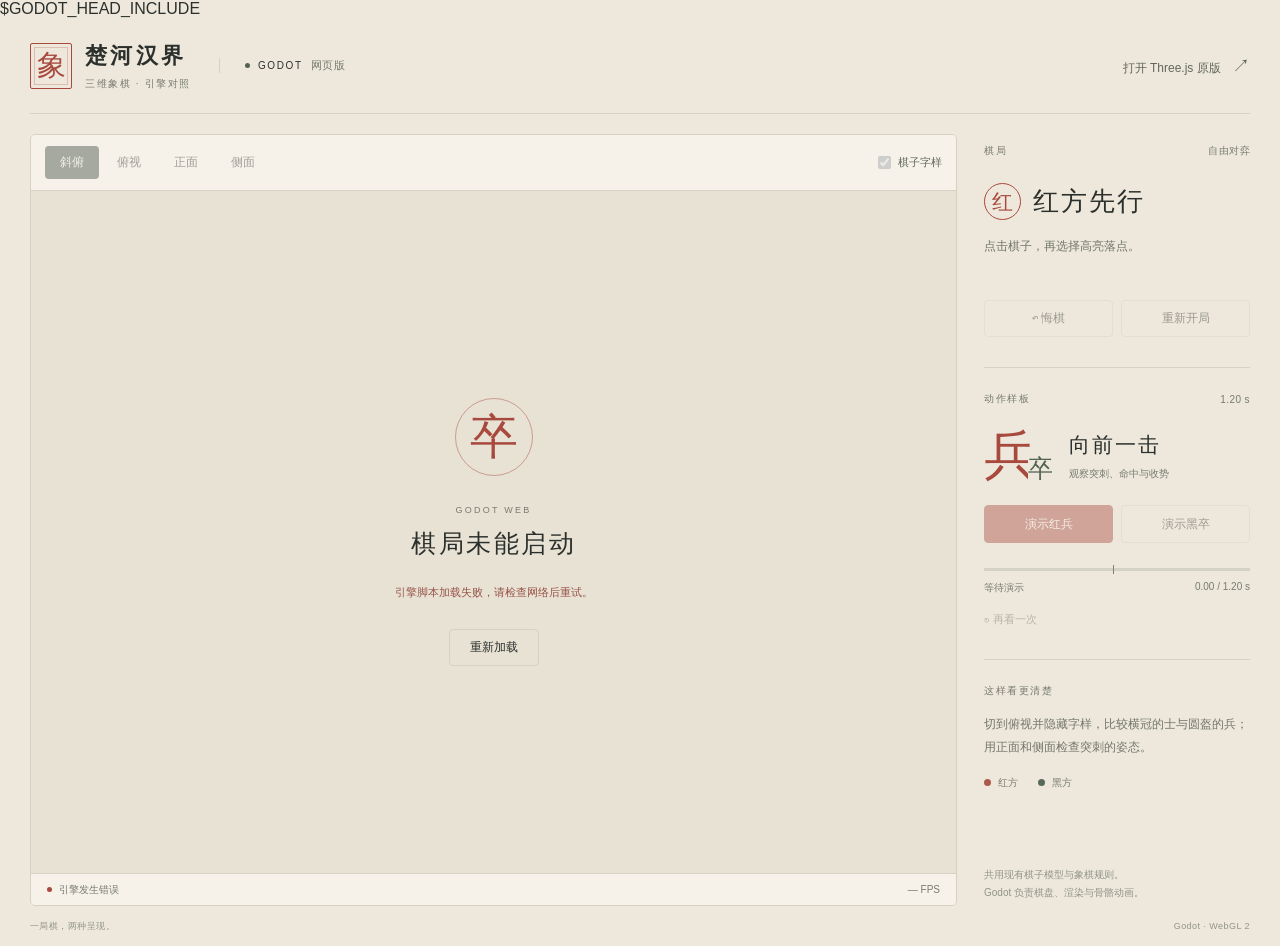
==== godot-project/web/shell.html @ 0e5a2c34 "Add parallel Godot Web chess comparison at /godot/ Reuse the seven standard character models and imp" ====
<!doctype html>
<html lang="zh-CN">
<head>
  <meta charset="utf-8">
  <meta name="viewport" content="width=device-width,initial-scale=1,viewport-fit=cover">
  <meta name="theme-color" content="#eee8dc">
  <meta name="description" content="中国象棋 Godot 网页对照版，复用 Q 版棋子与兵卒突刺动画。">
  <title>楚河汉界 · Godot 对照版</title>
  <link rel="stylesheet" href="./style.css">
  $GODOT_HEAD_INCLUDE
</head>
<body>
  <div class="app">
    <header class="masthead">
      <a class="identity" href="../" aria-label="打开 Three.js 原版"><span class="seal" aria-hidden="true">象</span><span><strong>楚河汉界</strong><small>三维象棋 · 引擎对照</small></span></a>
      <div class="edition"><span class="edition-dot"></span>GODOT <span>网页版</span></div>
      <a class="original-link" href="../" target="_blank" rel="noopener">打开 Three.js 原版 <span aria-hidden="true">↗</span></a>
    </header>

    <main class="workspace">
      <section class="board-panel" aria-label="三维棋盘">
        <div class="board-toolbar">
          <div class="view-tabs" role="group" aria-label="观察视角">
            <button type="button" data-view="iso" aria-pressed="true" disabled>斜俯</button>
            <button type="button" data-view="top" aria-pressed="false" disabled>俯视</button>
            <button type="button" data-view="front" aria-pressed="false" disabled>正面</button>
            <button type="button" data-view="side" aria-pressed="false" disabled>侧面</button>
          </div>
          <label class="label-switch"><input id="labels-toggle" type="checkbox" checked disabled><span>棋子字样</span></label>
        </div>
        <div class="canvas-wrap" id="canvas-wrap">
          <canvas id="canvas" tabindex="0" aria-label="Godot 三维象棋棋盘，点击己方棋子再点击落点">浏览器需要支持 Canvas 才能显示棋盘。</canvas>
          <div id="loading" class="loading" role="status" aria-live="polite">
            <div class="loading-mark" aria-hidden="true">卒</div>
            <span class="eyebrow">GODOT WEB</span>
            <h1 id="loading-title">正在布置棋局</h1>
            <p id="loading-detail">首次打开需要加载引擎与棋子资源。</p>
            <progress id="loading-progress" aria-label="资源加载进度"></progress>
            <button id="reload-button" type="button" hidden>重新加载</button>
          </div>
          <div class="canvas-caption" aria-hidden="true"><span id="view-caption">斜俯视角</span><span>Q 版棋子 · 原始骨骼动作</span></div>
        </div>
        <div class="board-footer"><span><i class="ready-dot" id="ready-dot"></i><span id="runtime-state">引擎加载中</span></span><span id="performance" title="当前 Godot 实时帧率，不代表跨引擎性能结论">— FPS</span></div>
      </section>

      <aside class="control-panel" aria-label="棋局控制">
        <section class="game-control">
          <div class="section-kicker"><span>棋局</span><span id="mode-label">自由对弈</span></div>
          <div class="turn-heading"><span id="turn-seal" class="turn-seal red">红</span><h1 id="turn-text">红方先行</h1></div>
          <p id="game-hint" class="game-hint" aria-live="polite">点击棋子，再选择高亮落点。</p>
          <div class="game-actions"><button id="undo-button" type="button" disabled>↶ 悔棋</button><button id="restart-button" type="button" disabled>重新开局</button></div>
        </section>

        <section class="motion-control">
          <div class="section-kicker"><span>动作样板</span><span class="motion-duration">1.20 s</span></div>
          <div class="motion-title"><span class="large-glyph">兵<span>卒</span></span><div><h2>向前一击</h2><p>观察突刺、命中与收势</p></div></div>
          <div class="demo-actions"><button id="demo-red" class="accent-button" type="button" disabled>演示红兵</button><button id="demo-black" type="button" disabled>演示黑卒</button></div>
          <div class="motion-track" aria-hidden="true"><div id="motion-progress"></div><i title="命中 0.58 秒"></i></div>
          <div class="motion-status"><span id="motion-phase">等待演示</span><span id="motion-time">0.00 / 1.20 s</span></div>
          <button id="replay-button" class="text-button" type="button" disabled>↻ 再看一次</button>
        </section>

        <section class="observation">
          <div class="section-kicker"><span>这样看更清楚</span></div>
          <p>切到俯视并隐藏字样，比较横冠的士与圆盔的兵；用正面和侧面检查突刺的姿态。</p>
          <div class="piece-legend"><span><i class="red-side"></i>红方</span><span><i class="black-side"></i>黑方</span></div>
        </section>
        <p class="comparison-note">共用现有棋子模型与象棋规则。<br>Godot 负责棋盘、渲染与骨骼动画。</p>
      </aside>
    </main>
    <footer class="page-footer"><span>一局棋，两种呈现。</span><span id="engine-version">Godot · WebGL 2</span></footer>
  </div>
  <noscript>请启用 JavaScript 以运行此网页版。</noscript>
  <script src="$GODOT_URL"></script>
  <script>window.GODOT_EXPORT_CONFIG = $GODOT_CONFIG;</script>
  <script type="module" src="./host.js"></script>
</body>
</html>
---- godot-project/web/style.css ----
@charset "UTF-8";
:root{color-scheme:light;--paper:#eee8dc;--surface:#f7f3eb;--ink:#2c302c;--muted:#777a70;--line:#d5d1c5;--red:#a8493e;--red-soft:#eee0d7;--green:#526352;--serif:"Songti SC","STSong","Noto Serif CJK SC",serif;--sans:"PingFang SC","Hiragino Sans GB","Microsoft YaHei",sans-serif}
*{box-sizing:border-box}body{margin:0;background:var(--paper);color:var(--ink);font-family:var(--sans);-webkit-font-smoothing:antialiased}button,a,input{-webkit-tap-highlight-color:transparent}button{font:inherit;color:inherit;cursor:pointer;transition:background .16s,color .16s,border-color .16s}button:disabled{cursor:default;opacity:.42}button:focus-visible,a:focus-visible,input:focus-visible{outline:2px solid var(--red);outline-offset:4px}a{color:inherit;text-decoration:none}button{border:1px solid var(--line);background:transparent;border-radius:4px}button:not(:disabled):hover{background:#e5e1d5}button[hidden],[hidden]{display:none!important}.app{max-width:1800px;padding:0 30px;margin:auto}.masthead{height:96px;display:flex;align-items:center;gap:28px;border-bottom:1px solid var(--line)}.identity{display:flex;gap:13px;align-items:center}.seal{display:grid;place-items:center;border:1px solid var(--red);color:var(--red);width:42px;height:46px;font-family:var(--serif);font-size:29px;border-radius:2px;position:relative}.seal:after{content:"";position:absolute;inset:3px;border:1px solid #a8493e44}.identity strong{font-family:var(--serif);font-size:22px;letter-spacing:.15em;font-weight:600}.identity small{display:block;font-size:10px;letter-spacing:.16em;color:var(--muted);margin-top:6px}.edition{display:flex;align-items:center;gap:8px;font-size:10px;letter-spacing:.16em;border-left:1px solid var(--line);padding-left:25px}.edition>span:last-child{font-size:11px;letter-spacing:.05em;color:var(--muted)}.edition-dot{height:5px;width:5px;border-radius:100%;background:var(--green)}.original-link{margin-left:auto;font-size:12px;color:#62675c}.original-link span{font-size:18px;margin-left:8px}.original-link:hover{color:var(--red)}.workspace{display:grid;grid-template-columns:minmax(0,1fr) 266px;gap:27px;padding-top:20px}.board-panel{min-width:0;border:1px solid var(--line);border-radius:5px;background:#e5dfd2;overflow:hidden}.board-toolbar{height:56px;display:flex;align-items:center;justify-content:space-between;padding:0 14px;background:#f6f2e9;border-bottom:1px solid var(--line);gap:15px}.view-tabs{display:flex;gap:3px}.view-tabs button{font-size:12px;border-color:transparent;padding:7px 14px}.view-tabs button[aria-pressed="true"]{background:#36473c;color:#f5f1e7}.view-tabs button[aria-pressed="true"]:hover{background:#455b4d}.label-switch{font-size:11px;display:flex;gap:7px;align-items:center;white-space:nowrap;color:#62675c;cursor:pointer}.label-switch input{accent-color:var(--green);width:13px;height:13px;margin:0}.canvas-wrap{position:relative;height:calc(100dvh - 218px);min-height:500px;max-height:1050px;overflow:hidden;background:#d4cebe}#canvas{width:100%;height:100%;display:block;outline:none;touch-action:none}#canvas:focus-visible{box-shadow:inset 0 0 0 2px var(--red)}.canvas-caption{position:absolute;bottom:16px;left:20px;right:20px;display:flex;justify-content:space-between;font-size:10px;letter-spacing:.05em;color:#c5ccbf;pointer-events:none}.canvas-caption span{background:rgba(24,35,41,.72);color:#f4f0e6;padding:5px 8px;border-radius:3px;line-height:1.4}.canvas-caption span:last-child{color:#e2e4d9}.board-footer{height:32px;background:#f6f2e9;border-top:1px solid var(--line);display:flex;align-items:center;justify-content:space-between;padding:0 16px;color:var(--muted);font-size:10px;font-variant-numeric:tabular-nums}.board-footer>span:first-child{display:flex;align-items:center;gap:7px}.ready-dot{display:inline-block;height:5px;width:5px;border-radius:50%;background:#999a8e}.ready-dot.active{background:#68866a}.ready-dot.error{background:var(--red)}.control-panel{padding-top:10px;display:flex;flex-direction:column}.section-kicker{display:flex;justify-content:space-between;font-size:10px;letter-spacing:.16em;color:var(--muted);align-items:center}.section-kicker>span:last-child:not(:first-child){letter-spacing:.04em}.turn-heading{display:flex;align-items:center;gap:12px;margin-top:25px}.turn-seal{display:grid;place-items:center;height:37px;width:37px;border:1px solid currentColor;border-radius:50%;font-family:var(--serif);font-size:21px;flex-shrink:0}.turn-seal.red{color:var(--red)}.turn-seal.black{color:var(--green)}.turn-heading h1{font-family:var(--serif);font-weight:500;font-size:26px;letter-spacing:.08em;margin:0}.game-hint{font-size:12px;line-height:1.9;color:#73766b;min-height:46px;margin:15px 0 19px}.game-actions{display:flex;gap:8px}.game-actions button{height:37px;font-size:12px;flex:1}.motion-control{margin-top:30px;padding-top:24px;border-top:1px solid var(--line)}.motion-duration{font-variant-numeric:tabular-nums}.motion-title{display:flex;gap:19px;align-items:center;margin:23px 0}.large-glyph{font-family:var(--serif);font-size:53px;color:var(--red);line-height:1;position:relative;margin-right:13px}.large-glyph>span{position:absolute;right:-16px;bottom:1px;color:var(--green);font-size:25px;background:var(--paper)}.motion-title h2{font-family:var(--serif);font-size:21px;letter-spacing:.09em;font-weight:500;margin:0 0 8px}.motion-title p{font-size:10px;color:var(--muted);margin:0}.demo-actions{display:flex;gap:8px}.demo-actions button{flex:1;height:38px;font-size:12px}.demo-actions .accent-button{border-color:var(--red);background:var(--red);color:#fff9ef}.demo-actions .accent-button:not(:disabled):hover{background:#913e35;border-color:#913e35}.motion-track{height:3px;background:#d4d1c6;margin-top:25px;position:relative}.motion-track>div{position:absolute;inset:0 auto 0 0;background:var(--red);width:0;transition:width 80ms linear}.motion-track i{position:absolute;left:48.333%;width:1px;height:9px;background:#7f8075;top:-3px}.motion-status{display:flex;justify-content:space-between;color:var(--muted);font-size:10px;margin-top:10px;font-variant-numeric:tabular-nums}.text-button{border:0;font-size:11px;color:#686f61;padding:7px 0;margin-top:10px}.text-button:not(:disabled):hover{background:transparent;color:var(--red)}.observation{margin-top:25px;padding-top:24px;border-top:1px solid var(--line)}.observation p{font-size:12px;line-height:1.95;color:#73766b;margin:15px 0 16px}.piece-legend{display:flex;gap:20px;font-size:10px;color:var(--muted)}.piece-legend>span{display:flex;align-items:center;gap:7px}.piece-legend i{height:7px;width:7px;border-radius:50%}.red-side{background:#ac584a}.black-side{background:#58685a}.comparison-note{font-size:10px;line-height:1.8;color:#929489;margin-top:auto;padding-top:27px;margin-bottom:4px}.page-footer{display:flex;justify-content:space-between;height:40px;align-items:center;color:#929489;font-size:9px;letter-spacing:.05em}.loading{position:absolute;inset:0;z-index:3;display:flex;align-items:center;justify-content:center;flex-direction:column;background:#e8e2d5}.loading-mark{display:grid;place-items:center;height:78px;width:78px;border:1px solid #a8493e77;border-radius:50%;color:var(--red);font:48px var(--serif);box-shadow:0 0 0 7px #a8493e0c;margin-bottom:29px}.eyebrow{font-size:9px;letter-spacing:.25em;color:var(--muted)}.loading h1{font-family:var(--serif);font-size:25px;font-weight:500;letter-spacing:.1em;margin:12px 20px}.loading p{font-size:11px;line-height:1.8;color:var(--muted);text-align:center;max-width:420px;padding:0 24px}.loading progress{width:180px;height:3px;margin-top:19px;accent-color:var(--red);border:0;background:#d8d0c2}.loading progress::-webkit-progress-bar{background:#d8d0c2}.loading progress::-webkit-progress-value{background:var(--red)}.loading progress::-moz-progress-bar{background:var(--red)}#reload-button{padding:9px 20px;font-size:12px;margin-top:15px}.loading.failed .loading-mark{box-shadow:none}.loading.failed progress{display:none}.loading.failed #loading-detail{color:#985448;word-break:break-word}
@media(min-width:1600px){.workspace{grid-template-columns:minmax(0,1fr) 300px;gap:34px}.app{padding:0 40px}.control-panel{padding:15px 8px 0}.motion-control{margin-top:40px}.observation{margin-top:32px}}
@media(max-width:1050px){.app{padding:0 18px}.workspace{grid-template-columns:minmax(0,1fr) 230px;gap:18px}.edition{display:none}.canvas-caption span:last-child{display:none}.view-tabs button{padding:7px 10px}.control-panel{padding-top:6px}.turn-heading h1{font-size:23px}.motion-control{margin-top:25px}.observation{margin-top:18px}.observation p{font-size:11px}}
@media(max-width:760px){.app{padding:0 12px}.masthead{height:76px;gap:15px}.identity strong{font-size:19px}.identity small{font-size:8px}.seal{width:35px;height:39px;font-size:26px}.original-link{font-size:10px}.original-link span{margin-left:3px}.workspace{display:flex;flex-direction:column;gap:20px;padding-top:13px}.canvas-wrap{height:68dvh;min-height:430px;max-height:720px}.board-toolbar{padding:0 9px;height:49px}.view-tabs button{font-size:11px;padding:6px 11px}.label-switch{font-size:10px}.control-panel{display:grid;grid-template-columns:minmax(0,1fr) minmax(0,1fr);gap:19px;padding:1px 5px}.turn-heading{margin-top:20px}.turn-heading h1{font-size:23px}.game-hint{margin:13px 0;min-height:43px;font-size:11px}.game-actions button{font-size:11px}.motion-control{margin:0;padding:0 0 0 18px;border-top:0;border-left:1px solid var(--line)}.motion-title{gap:13px;margin:18px 0}.large-glyph{font-size:43px}.large-glyph>span{font-size:21px;right:-14px}.motion-title h2{font-size:18px}.motion-title p{font-size:9px}.demo-actions{gap:6px}.demo-actions button{font-size:11px;height:35px}.motion-track{margin-top:20px}.motion-status{font-size:9px}.observation{grid-column:1/-1;margin:0;padding-top:18px}.observation p{margin:12px 0;line-height:1.8}.piece-legend{float:right;margin-top:-25px}.observation p{padding-right:100px}.comparison-note{grid-column:1/-1;padding:0;margin:0}.comparison-note br{display:none}.page-footer{height:48px;font-size:8px}.loading h1{font-size:22px}.loading p{font-size:10px}}
@media(prefers-reduced-motion:reduce){*{transition:none!important;animation:none!important}}
.canvas-wrap:fullscreen{width:100vw;height:100vh;min-height:0;max-height:none;background:#182329}
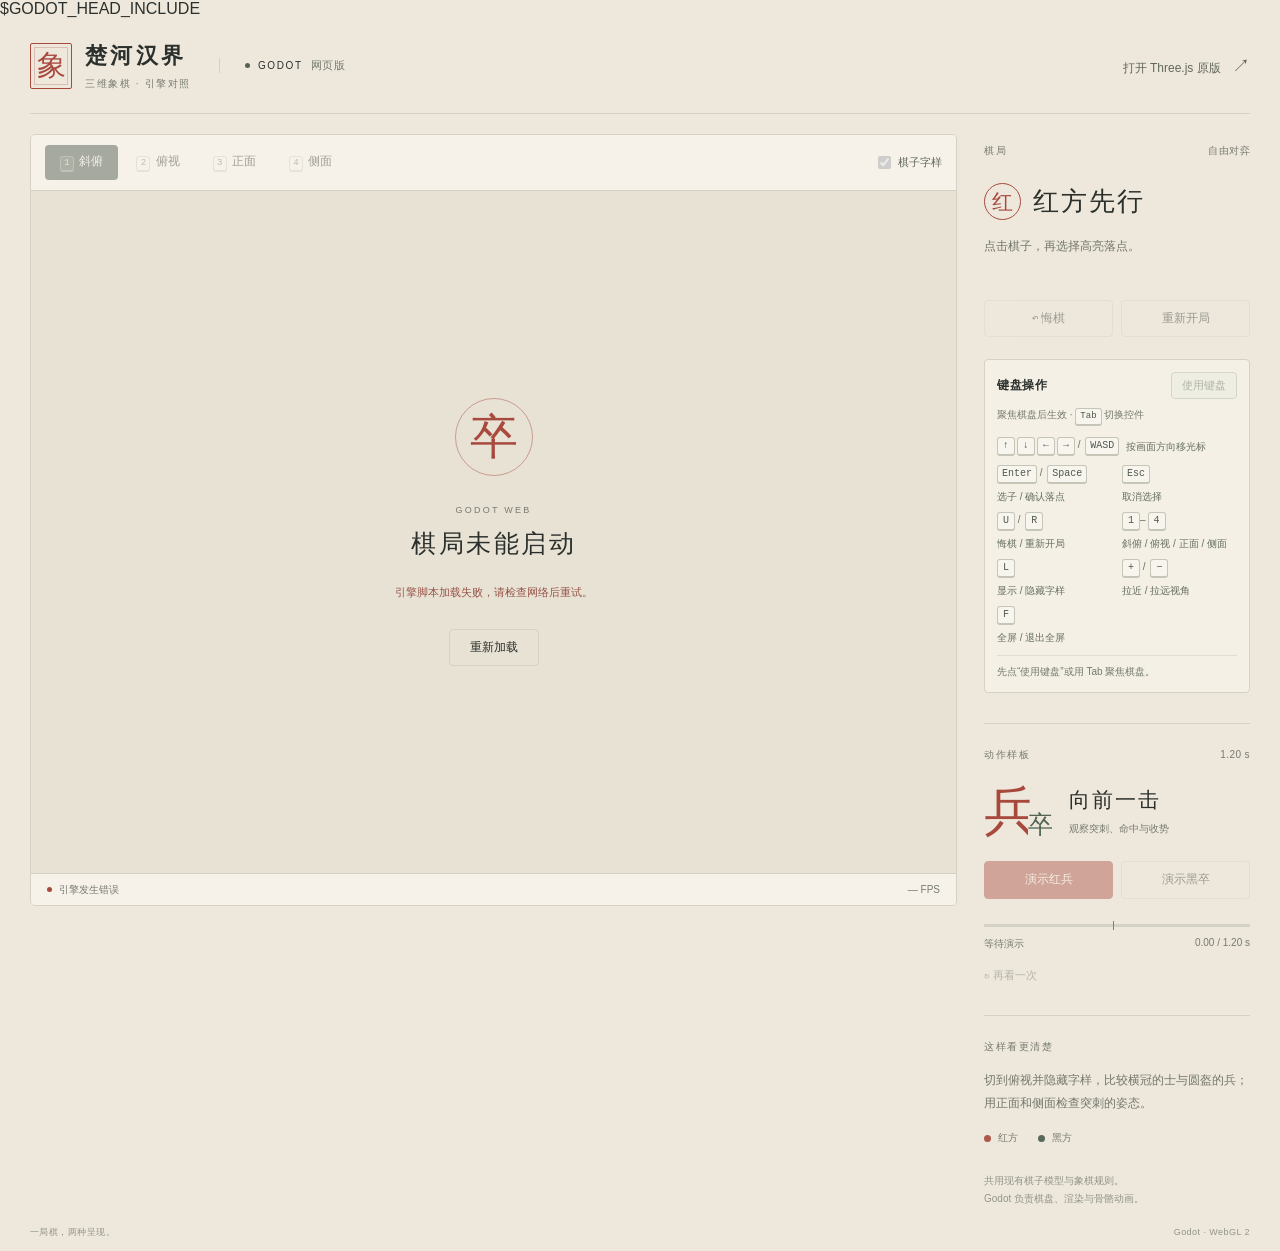
==== commit 4958e4d9: "Add keyboard chess controls and visible help to Godot web" ====
--- a/godot-project/web/shell.html
+++ b/godot-project/web/shell.html
@@ -21,15 +21,15 @@
       <section class="board-panel" aria-label="三维棋盘">
         <div class="board-toolbar">
           <div class="view-tabs" role="group" aria-label="观察视角">
-            <button type="button" data-view="iso" aria-pressed="true" disabled>斜俯</button>
-            <button type="button" data-view="top" aria-pressed="false" disabled>俯视</button>
-            <button type="button" data-view="front" aria-pressed="false" disabled>正面</button>
-            <button type="button" data-view="side" aria-pressed="false" disabled>侧面</button>
+            <button type="button" data-view="iso" aria-pressed="true" title="聚焦棋盘后按 1" disabled><kbd>1</kbd> 斜俯</button>
+            <button type="button" data-view="top" aria-pressed="false" title="聚焦棋盘后按 2" disabled><kbd>2</kbd> 俯视</button>
+            <button type="button" data-view="front" aria-pressed="false" title="聚焦棋盘后按 3" disabled><kbd>3</kbd> 正面</button>
+            <button type="button" data-view="side" aria-pressed="false" title="聚焦棋盘后按 4" disabled><kbd>4</kbd> 侧面</button>
           </div>
           <label class="label-switch"><input id="labels-toggle" type="checkbox" checked disabled><span>棋子字样</span></label>
         </div>
         <div class="canvas-wrap" id="canvas-wrap">
-          <canvas id="canvas" tabindex="0" aria-label="Godot 三维象棋棋盘，点击己方棋子再点击落点">浏览器需要支持 Canvas 才能显示棋盘。</canvas>
+          <canvas id="canvas" tabindex="0" aria-label="Godot 三维象棋棋盘，可用鼠标或键盘行棋" aria-describedby="keyboard-help keyboard-status">浏览器需要支持 Canvas 才能显示棋盘。</canvas>
           <div id="loading" class="loading" role="status" aria-live="polite">
             <div class="loading-mark" aria-hidden="true">卒</div>
             <span class="eyebrow">GODOT WEB</span>
@@ -38,7 +38,7 @@
             <progress id="loading-progress" aria-label="资源加载进度"></progress>
             <button id="reload-button" type="button" hidden>重新加载</button>
           </div>
-          <div class="canvas-caption" aria-hidden="true"><span id="view-caption">斜俯视角</span><span>Q 版棋子 · 原始骨骼动作</span></div>
+          <div class="canvas-caption" aria-hidden="true"><span id="view-caption">斜俯视角</span><span class="keyboard-caption">方向键 / WASD 移动 · Enter 确认 · Esc 取消</span></div>
         </div>
         <div class="board-footer"><span><i class="ready-dot" id="ready-dot"></i><span id="runtime-state">引擎加载中</span></span><span id="performance" title="当前 Godot 实时帧率，不代表跨引擎性能结论">— FPS</span></div>
       </section>
@@ -49,6 +49,21 @@
           <div class="turn-heading"><span id="turn-seal" class="turn-seal red">红</span><h1 id="turn-text">红方先行</h1></div>
           <p id="game-hint" class="game-hint" aria-live="polite">点击棋子，再选择高亮落点。</p>
           <div class="game-actions"><button id="undo-button" type="button" disabled>↶ 悔棋</button><button id="restart-button" type="button" disabled>重新开局</button></div>
+        </section>
+
+        <section class="keyboard-help" id="keyboard-help" aria-label="键盘操作说明">
+          <div class="keyboard-heading"><h2>键盘操作</h2><span>聚焦棋盘后生效 · <kbd>Tab</kbd> 切换控件</span><button id="keyboard-focus" type="button" disabled>使用键盘</button></div>
+          <ul class="keyboard-shortcuts">
+            <li><span><kbd>↑</kbd><kbd>↓</kbd><kbd>←</kbd><kbd>→</kbd> / <kbd>WASD</kbd></span><span>按画面方向移光标</span></li>
+            <li><span><kbd>Enter</kbd> / <kbd>Space</kbd></span><span>选子 / 确认落点</span></li>
+            <li><span><kbd>Esc</kbd></span><span>取消选择</span></li>
+            <li><span><kbd>U</kbd> / <kbd>R</kbd></span><span>悔棋 / 重新开局</span></li>
+            <li><span><kbd>1</kbd>–<kbd>4</kbd></span><span>斜俯 / 俯视 / 正面 / 侧面</span></li>
+            <li><span><kbd>L</kbd></span><span>显示 / 隐藏字样</span></li>
+            <li><span><kbd>+</kbd> / <kbd>−</kbd></span><span>拉近 / 拉远视角</span></li>
+            <li><span><kbd>F</kbd></span><span>全屏 / 退出全屏</span></li>
+          </ul>
+          <p id="keyboard-status" class="keyboard-status" role="status" aria-live="polite" aria-atomic="true">先点“使用键盘”或用 Tab 聚焦棋盘。</p>
         </section>
 
         <section class="motion-control">
--- a/godot-project/web/style.css
+++ b/godot-project/web/style.css
@@ -6,3 +6,28 @@
 @media(max-width:760px){.app{padding:0 12px}.masthead{height:76px;gap:15px}.identity strong{font-size:19px}.identity small{font-size:8px}.seal{width:35px;height:39px;font-size:26px}.original-link{font-size:10px}.original-link span{margin-left:3px}.workspace{display:flex;flex-direction:column;gap:20px;padding-top:13px}.canvas-wrap{height:68dvh;min-height:430px;max-height:720px}.board-toolbar{padding:0 9px;height:49px}.view-tabs button{font-size:11px;padding:6px 11px}.label-switch{font-size:10px}.control-panel{display:grid;grid-template-columns:minmax(0,1fr) minmax(0,1fr);gap:19px;padding:1px 5px}.turn-heading{margin-top:20px}.turn-heading h1{font-size:23px}.game-hint{margin:13px 0;min-height:43px;font-size:11px}.game-actions button{font-size:11px}.motion-control{margin:0;padding:0 0 0 18px;border-top:0;border-left:1px solid var(--line)}.motion-title{gap:13px;margin:18px 0}.large-glyph{font-size:43px}.large-glyph>span{font-size:21px;right:-14px}.motion-title h2{font-size:18px}.motion-title p{font-size:9px}.demo-actions{gap:6px}.demo-actions button{font-size:11px;height:35px}.motion-track{margin-top:20px}.motion-status{font-size:9px}.observation{grid-column:1/-1;margin:0;padding-top:18px}.observation p{margin:12px 0;line-height:1.8}.piece-legend{float:right;margin-top:-25px}.observation p{padding-right:100px}.comparison-note{grid-column:1/-1;padding:0;margin:0}.comparison-note br{display:none}.page-footer{height:48px;font-size:8px}.loading h1{font-size:22px}.loading p{font-size:10px}}
 @media(prefers-reduced-motion:reduce){*{transition:none!important;animation:none!important}}
 .canvas-wrap:fullscreen{width:100vw;height:100vh;min-height:0;max-height:none;background:#182329}
+
+/* Keyboard instructions stay alongside the board, including at narrow widths. */
+.board-panel{align-self:start;width:100%}
+kbd{display:inline-flex;align-items:center;justify-content:center;min-width:18px;padding:1px 4px;border:1px solid #c5c5b8;border-bottom-width:2px;border-radius:3px;background:#f8f5ee;font:10px/1.4 ui-monospace,SFMono-Regular,Consolas,monospace;color:#4e594c;white-space:nowrap}
+.view-tabs kbd{min-width:14px;padding:0 3px;font-size:9px;opacity:.8;margin-right:2px}
+.view-tabs button[aria-pressed="true"] kbd{border-color:#84917e;background:#4c5e4e;color:#faf7ee}
+.keyboard-help{margin-top:22px;padding:12px;border:1px solid var(--line);border-radius:4px;background:#f4f0e6}
+.keyboard-heading{display:flex;flex-wrap:wrap;gap:8px;align-items:center;margin-bottom:11px}
+.keyboard-heading h2{font-size:12px;font-weight:600;letter-spacing:.06em;margin:0;white-space:nowrap}
+.keyboard-heading>span{font-size:10px;color:var(--muted);line-height:1.6;order:3;flex-basis:100%}
+.keyboard-heading>span kbd{font-size:9px}
+#keyboard-focus{margin-left:auto;padding:5px 10px;flex-shrink:0;font-size:11px;border-color:#a8b4a0;color:#526352;background:#e8ecdf}
+.keyboard-active #keyboard-focus{border-color:#526352;background:#526352;color:#fff8eb}
+.keyboard-shortcuts{display:grid;grid-template-columns:repeat(2,minmax(0,1fr));gap:8px 10px;padding:0;margin:0;list-style:none}
+.keyboard-shortcuts li{display:flex;flex-direction:column;gap:4px;font-size:10px;line-height:1.5;color:#656f5e}
+.keyboard-shortcuts li:first-child{grid-column:1/-1;flex-direction:row;flex-wrap:wrap;align-items:center;gap:4px 7px}
+.keyboard-shortcuts li>span:first-child{min-height:20px;white-space:nowrap}
+.keyboard-shortcuts kbd+kbd{margin-left:2px}
+.keyboard-status{font-size:10px;line-height:1.6;color:#737b6a;margin:10px 0 0;padding-top:8px;border-top:1px solid #dedfd2;min-height:25px;font-variant-numeric:tabular-nums}
+.keyboard-active .keyboard-status{color:#405c3f}
+.canvas-caption{flex-wrap:wrap;gap:6px}
+.canvas-caption .keyboard-caption{display:block}
+#canvas:focus-visible{box-shadow:inset 0 0 0 3px #dac783}
+@media(max-width:1050px){.view-tabs button{padding:7px 7px}.keyboard-help{padding:10px}.keyboard-shortcuts{gap:8px}.keyboard-heading{gap:8px}}
+@media(max-width:760px){.view-tabs button{padding:6px 7px}.keyboard-help{grid-column:1/-1;grid-row:2;margin-top:0;padding:12px}.motion-control{grid-column:2;grid-row:1}.keyboard-heading{margin-bottom:10px}.keyboard-shortcuts li{flex-direction:column;align-items:flex-start;gap:2px}.keyboard-shortcuts{gap:8px 14px}.keyboard-shortcuts li:first-child{grid-column:auto;flex-direction:column;align-items:flex-start}}
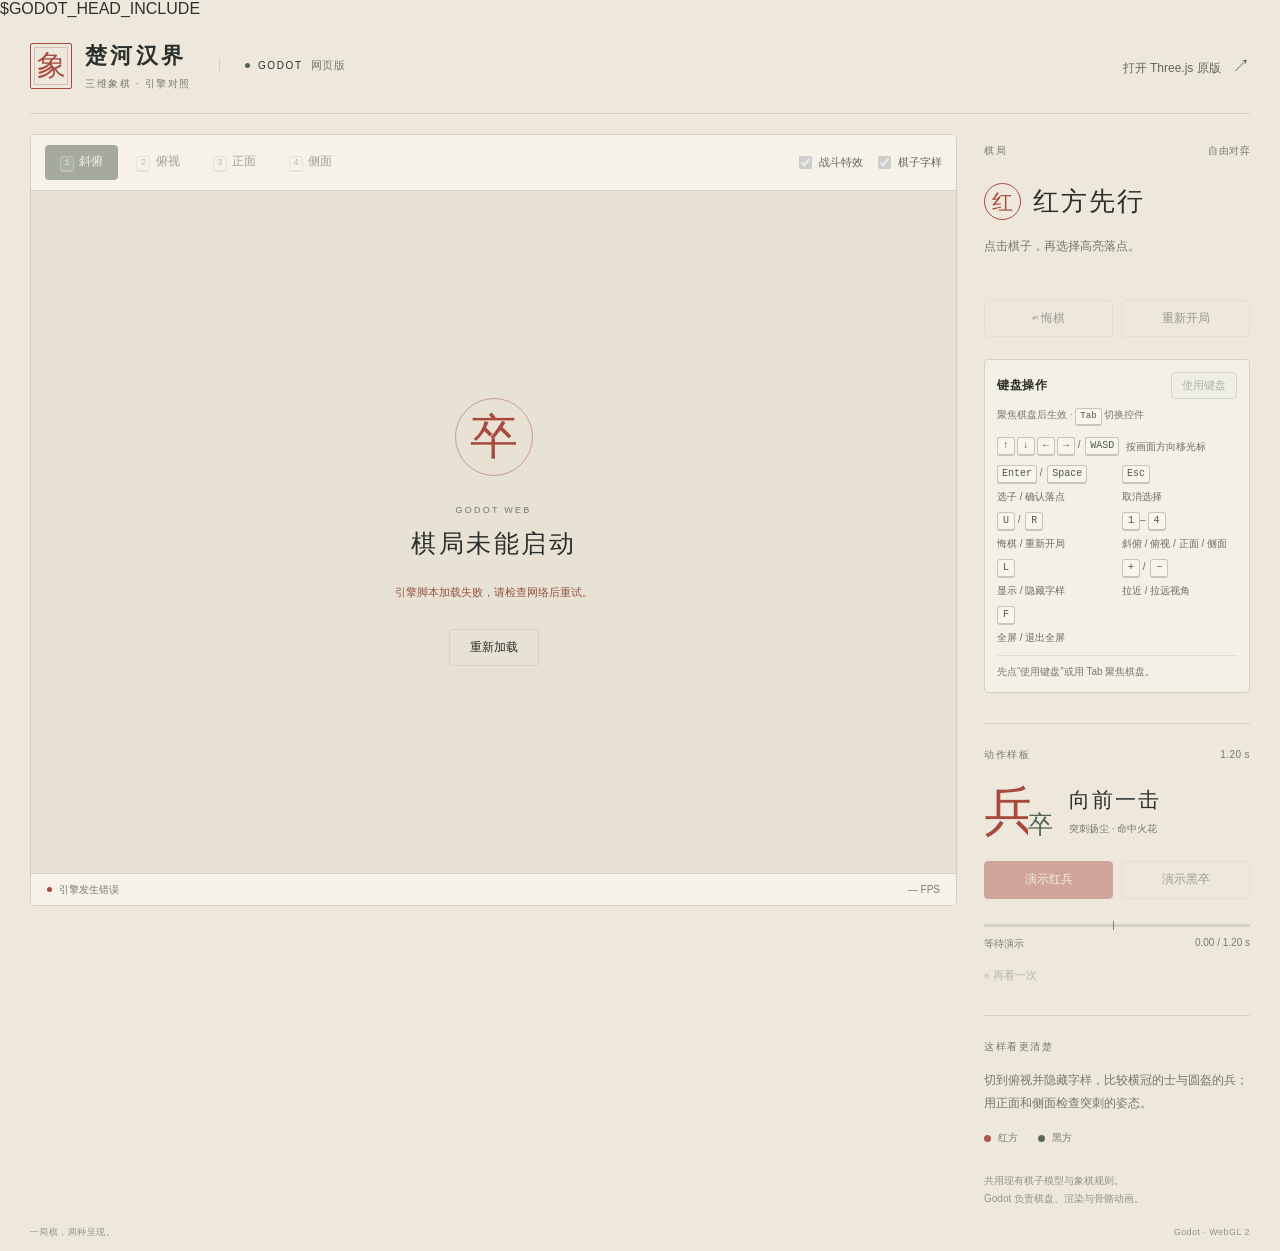
==== commit 75f48d96: "Add distinct chess motions and bounded combat effects to Godot web" ====
--- a/godot-project/web/shell.html
+++ b/godot-project/web/shell.html
@@ -26,10 +26,14 @@
             <button type="button" data-view="front" aria-pressed="false" title="聚焦棋盘后按 3" disabled><kbd>3</kbd> 正面</button>
             <button type="button" data-view="side" aria-pressed="false" title="聚焦棋盘后按 4" disabled><kbd>4</kbd> 侧面</button>
           </div>
-          <label class="label-switch"><input id="labels-toggle" type="checkbox" checked disabled><span>棋子字样</span></label>
+          <div class="display-options">
+            <label class="label-switch"><input id="effects-toggle" type="checkbox" checked disabled title="走棋扬尘 · 命中火花"><span>战斗特效</span></label>
+            <label class="label-switch"><input id="labels-toggle" type="checkbox" checked disabled><span>棋子字样</span></label>
+          </div>
         </div>
         <div class="canvas-wrap" id="canvas-wrap">
           <canvas id="canvas" tabindex="0" aria-label="Godot 三维象棋棋盘，可用鼠标或键盘行棋" aria-describedby="keyboard-help keyboard-status">浏览器需要支持 Canvas 才能显示棋盘。</canvas>
+          <div id="battle-notice" class="battle-notice" role="status" aria-live="polite" aria-atomic="true" hidden><span id="battle-notice-seal" aria-hidden="true"></span><span id="battle-notice-text"></span></div>
           <div id="loading" class="loading" role="status" aria-live="polite">
             <div class="loading-mark" aria-hidden="true">卒</div>
             <span class="eyebrow">GODOT WEB</span>
@@ -68,7 +72,7 @@
 
         <section class="motion-control">
           <div class="section-kicker"><span>动作样板</span><span class="motion-duration">1.20 s</span></div>
-          <div class="motion-title"><span class="large-glyph">兵<span>卒</span></span><div><h2>向前一击</h2><p>观察突刺、命中与收势</p></div></div>
+          <div class="motion-title"><span class="large-glyph">兵<span>卒</span></span><div><h2>向前一击</h2><p>突刺扬尘 · 命中火花</p></div></div>
           <div class="demo-actions"><button id="demo-red" class="accent-button" type="button" disabled>演示红兵</button><button id="demo-black" type="button" disabled>演示黑卒</button></div>
           <div class="motion-track" aria-hidden="true"><div id="motion-progress"></div><i title="命中 0.58 秒"></i></div>
           <div class="motion-status"><span id="motion-phase">等待演示</span><span id="motion-time">0.00 / 1.20 s</span></div>
--- a/godot-project/web/style.css
+++ b/godot-project/web/style.css
@@ -6,6 +6,19 @@
 @media(max-width:760px){.app{padding:0 12px}.masthead{height:76px;gap:15px}.identity strong{font-size:19px}.identity small{font-size:8px}.seal{width:35px;height:39px;font-size:26px}.original-link{font-size:10px}.original-link span{margin-left:3px}.workspace{display:flex;flex-direction:column;gap:20px;padding-top:13px}.canvas-wrap{height:68dvh;min-height:430px;max-height:720px}.board-toolbar{padding:0 9px;height:49px}.view-tabs button{font-size:11px;padding:6px 11px}.label-switch{font-size:10px}.control-panel{display:grid;grid-template-columns:minmax(0,1fr) minmax(0,1fr);gap:19px;padding:1px 5px}.turn-heading{margin-top:20px}.turn-heading h1{font-size:23px}.game-hint{margin:13px 0;min-height:43px;font-size:11px}.game-actions button{font-size:11px}.motion-control{margin:0;padding:0 0 0 18px;border-top:0;border-left:1px solid var(--line)}.motion-title{gap:13px;margin:18px 0}.large-glyph{font-size:43px}.large-glyph>span{font-size:21px;right:-14px}.motion-title h2{font-size:18px}.motion-title p{font-size:9px}.demo-actions{gap:6px}.demo-actions button{font-size:11px;height:35px}.motion-track{margin-top:20px}.motion-status{font-size:9px}.observation{grid-column:1/-1;margin:0;padding-top:18px}.observation p{margin:12px 0;line-height:1.8}.piece-legend{float:right;margin-top:-25px}.observation p{padding-right:100px}.comparison-note{grid-column:1/-1;padding:0;margin:0}.comparison-note br{display:none}.page-footer{height:48px;font-size:8px}.loading h1{font-size:22px}.loading p{font-size:10px}}
 @media(prefers-reduced-motion:reduce){*{transition:none!important;animation:none!important}}
 .canvas-wrap:fullscreen{width:100vw;height:100vh;min-height:0;max-height:none;background:#182329}
+
+/* Small battle reports stay at the edge of the scene and never intercept play. */
+.display-options{display:flex;align-items:center;gap:15px;flex-shrink:0}
+.battle-notice{position:absolute;top:16px;left:18px;z-index:2;display:flex;align-items:center;gap:9px;max-width:calc(100% - 36px);padding:8px 13px 8px 9px;border:1px solid #c4b18a66;border-radius:4px;background:#202923e8;box-shadow:0 3px 14px #111b192b;color:#f3ead8;font-size:12px;letter-spacing:.04em;line-height:1.5;pointer-events:none}
+#battle-notice-seal{display:grid;place-items:center;flex-shrink:0;width:24px;height:24px;border:1px solid #c9826a;border-radius:50%;color:#efb49c;font:16px var(--serif)}
+.battle-notice[data-side="black"] #battle-notice-seal{border-color:#a6b5a3;color:#d1ddca}
+.battle-notice[data-kind="impact"],.battle-notice[data-kind="check"]{border-color:#d3a766a6}
+.battle-notice[data-kind="victory"]{border-color:#dcc78dbb;background:#3a3629ed}
+.battle-notice.is-visible{animation:battle-notice-enter .18s ease-out both}
+.reduce-effects-motion .battle-notice{animation:none}
+@keyframes battle-notice-enter{from{opacity:0;transform:translateY(-4px)}to{opacity:1;transform:translateY(0)}}
+@media(max-width:1050px){.board-toolbar{gap:9px}.display-options{gap:9px}.label-switch{gap:5px}}
+@media(max-width:760px){.board-toolbar{height:auto;min-height:49px;flex-wrap:wrap;padding:8px 9px;gap:7px 10px}.display-options{margin-left:auto;gap:12px}.battle-notice{top:12px;left:12px;max-width:calc(100% - 24px);font-size:11px;padding:6px 10px 6px 7px}}
 
 /* Keyboard instructions stay alongside the board, including at narrow widths. */
 .board-panel{align-self:start;width:100%}
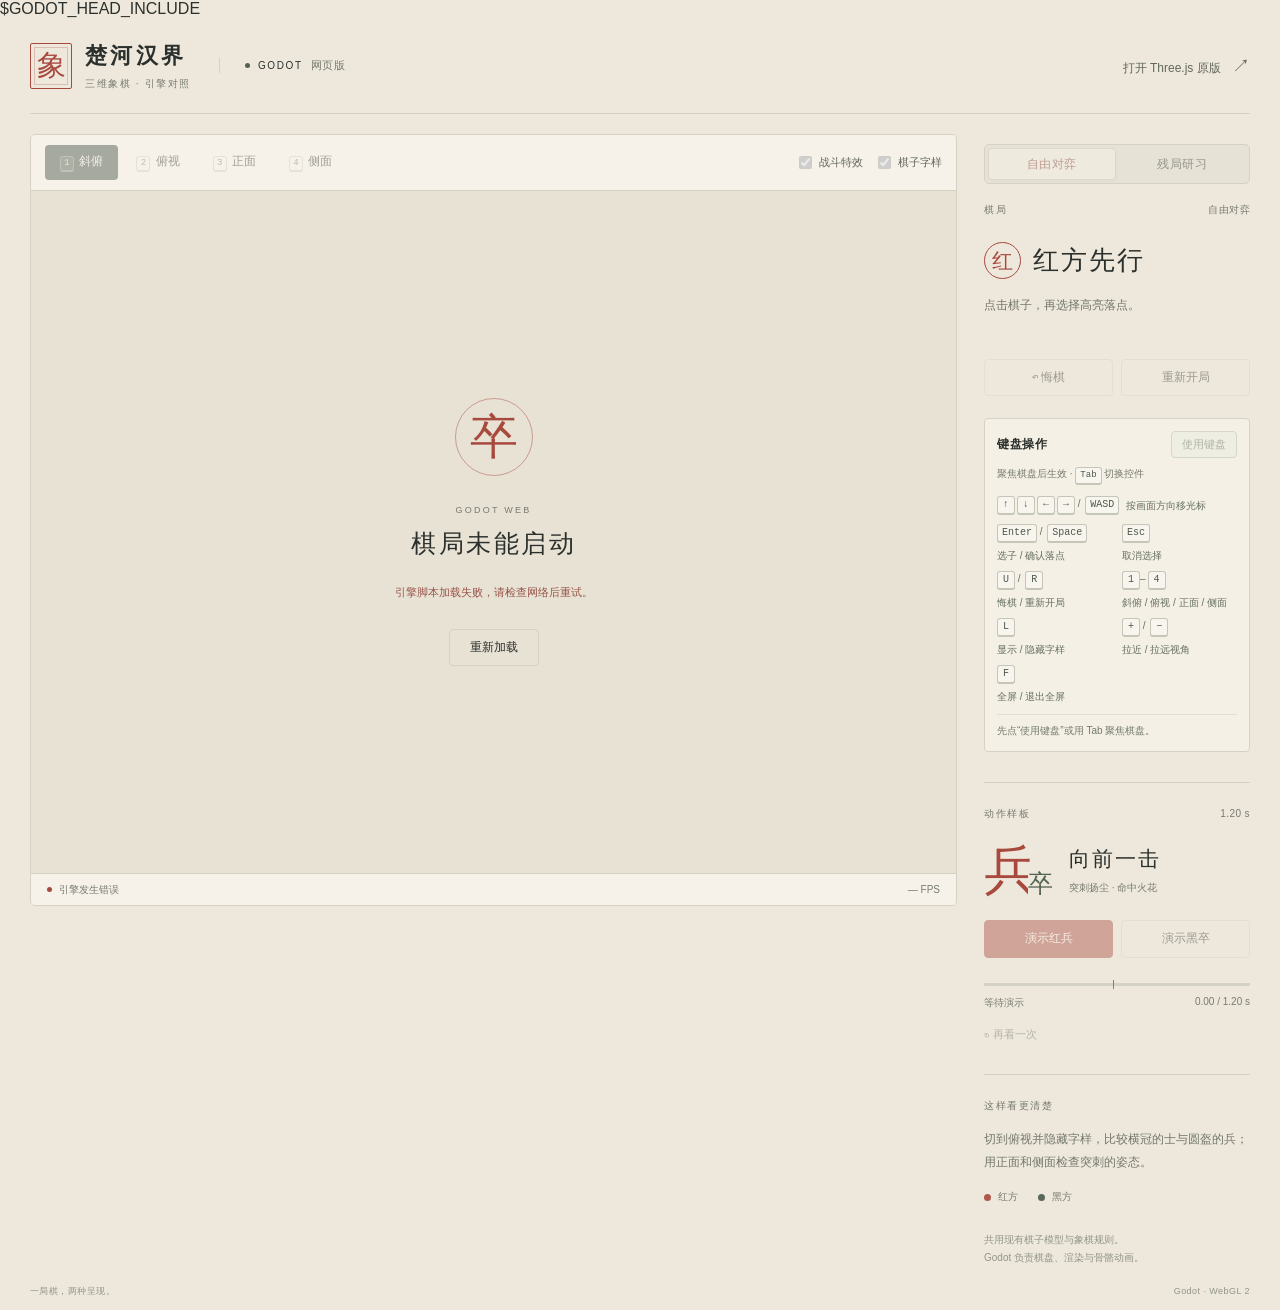
==== commit d4962f92: "Integrate shared endgame puzzles into Godot web" ====
--- a/godot-project/web/shell.html
+++ b/godot-project/web/shell.html
@@ -49,14 +49,42 @@
 
       <aside class="control-panel" aria-label="棋局控制">
         <section class="game-control">
+          <div class="mode-tabs" role="group" aria-label="游戏模式">
+            <button id="mode-game" type="button" aria-pressed="true" disabled>自由对弈</button>
+            <button id="mode-puzzle" type="button" aria-pressed="false" disabled>残局研习</button>
+          </div>
+          <div id="puzzle-picker" class="puzzle-picker" hidden>
+            <div class="puzzle-picker-heading"><label for="puzzle-select">选择关卡</label><span class="preview-badge">教学预览</span></div>
+            <select id="puzzle-select" aria-label="残局关卡" disabled><option>正在加载关卡…</option></select>
+          </div>
           <div class="section-kicker"><span>棋局</span><span id="mode-label">自由对弈</span></div>
           <div class="turn-heading"><span id="turn-seal" class="turn-seal red">红</span><h1 id="turn-text">红方先行</h1></div>
           <p id="game-hint" class="game-hint" aria-live="polite">点击棋子，再选择高亮落点。</p>
           <div class="game-actions"><button id="undo-button" type="button" disabled>↶ 悔棋</button><button id="restart-button" type="button" disabled>重新开局</button></div>
         </section>
 
+        <section id="puzzle-panel" class="puzzle-control" aria-label="残局目标与提示" hidden>
+          <div class="section-kicker"><span>破局目标</span><span id="puzzle-progress">已通关 0 / 8</span></div>
+          <h2 id="puzzle-goal">红方先行，将死黑将</h2>
+          <div class="puzzle-readout"><span id="puzzle-turns">红方已走 0 步</span><span id="puzzle-status" role="status" aria-live="polite">准备布阵</span></div>
+          <p id="puzzle-message" class="puzzle-message" aria-live="polite">先观察局面，再选择红方棋子。</p>
+          <p id="puzzle-storage-warning" class="puzzle-storage-warning" role="status" aria-live="polite" hidden></p>
+          <div class="puzzle-actions">
+            <button id="puzzle-reload" type="button" hidden>重新加载关卡</button>
+            <button id="puzzle-hint" type="button" disabled>提示 1 / 3</button>
+            <button id="puzzle-demo" type="button" disabled>演示答案</button>
+            <button id="puzzle-stop-demo" class="accent-button" type="button" hidden>退出演示，回到棋局</button>
+            <button id="puzzle-continue" type="button" hidden>继续尝试这条走法</button>
+            <button id="puzzle-resume" type="button" hidden>继续棋局</button>
+          </div>
+          <div class="puzzle-navigation"><button id="puzzle-previous" type="button" disabled>← 上一关</button><button id="puzzle-next" type="button" disabled>下一关 →</button></div>
+        </section>
+
         <section class="keyboard-help" id="keyboard-help" aria-label="键盘操作说明">
           <div class="keyboard-heading"><h2>键盘操作</h2><span>聚焦棋盘后生效 · <kbd>Tab</kbd> 切换控件</span><button id="keyboard-focus" type="button" disabled>使用键盘</button></div>
+          <p class="keyboard-quick"><kbd>↑↓←→</kbd> 移动 · <kbd>Enter</kbd> 确认</p>
+          <details id="keyboard-details" open><summary>完整快捷键</summary>
+          <p class="keyboard-expanded-hint">聚焦棋盘后生效 · <kbd>Tab</kbd> / <kbd>Shift+Tab</kbd> 切换控件</p>
           <ul class="keyboard-shortcuts">
             <li><span><kbd>↑</kbd><kbd>↓</kbd><kbd>←</kbd><kbd>→</kbd> / <kbd>WASD</kbd></span><span>按画面方向移光标</span></li>
             <li><span><kbd>Enter</kbd> / <kbd>Space</kbd></span><span>选子 / 确认落点</span></li>
@@ -67,10 +95,17 @@
             <li><span><kbd>+</kbd> / <kbd>−</kbd></span><span>拉近 / 拉远视角</span></li>
             <li><span><kbd>F</kbd></span><span>全屏 / 退出全屏</span></li>
           </ul>
+          </details>
           <p id="keyboard-status" class="keyboard-status" role="status" aria-live="polite" aria-atomic="true">先点“使用键盘”或用 Tab 聚焦棋盘。</p>
         </section>
 
-        <section class="motion-control">
+        <section id="puzzle-notes" class="puzzle-notes" aria-label="关卡思路与说明" hidden>
+          <details id="puzzle-explanation-details" class="puzzle-explanation"><summary>查看本关思路</summary><p id="puzzle-explanation"></p></details>
+          <p id="puzzle-lock-note" class="puzzle-footnote">通关当前关卡，即可解锁下一关。</p>
+          <p class="puzzle-footnote preview-note">自编教学局面，棋理与难度仍在复核。</p>
+        </section>
+
+        <section id="motion-control" class="motion-control">
           <div class="section-kicker"><span>动作样板</span><span class="motion-duration">1.20 s</span></div>
           <div class="motion-title"><span class="large-glyph">兵<span>卒</span></span><div><h2>向前一击</h2><p>突刺扬尘 · 命中火花</p></div></div>
           <div class="demo-actions"><button id="demo-red" class="accent-button" type="button" disabled>演示红兵</button><button id="demo-black" type="button" disabled>演示黑卒</button></div>
@@ -79,7 +114,7 @@
           <button id="replay-button" class="text-button" type="button" disabled>↻ 再看一次</button>
         </section>
 
-        <section class="observation">
+        <section id="observation" class="observation">
           <div class="section-kicker"><span>这样看更清楚</span></div>
           <p>切到俯视并隐藏字样，比较横冠的士与圆盔的兵；用正面和侧面检查突刺的姿态。</p>
           <div class="piece-legend"><span><i class="red-side"></i>红方</span><span><i class="black-side"></i>黑方</span></div>
--- a/godot-project/web/style.css
+++ b/godot-project/web/style.css
@@ -44,3 +44,65 @@
 #canvas:focus-visible{box-shadow:inset 0 0 0 3px #dac783}
 @media(max-width:1050px){.view-tabs button{padding:7px 7px}.keyboard-help{padding:10px}.keyboard-shortcuts{gap:8px}.keyboard-heading{gap:8px}}
 @media(max-width:760px){.view-tabs button{padding:6px 7px}.keyboard-help{grid-column:1/-1;grid-row:2;margin-top:0;padding:12px}.motion-control{grid-column:2;grid-row:1}.keyboard-heading{margin-bottom:10px}.keyboard-shortcuts li{flex-direction:column;align-items:flex-start;gap:2px}.keyboard-shortcuts{gap:8px 14px}.keyboard-shortcuts li:first-child{grid-column:auto;flex-direction:column;align-items:flex-start}}
+
+/* Endgame study uses the same restrained paper, cinnabar and field-green palette. */
+select{font:inherit;color:inherit;-webkit-tap-highlight-color:transparent}
+select:focus-visible,summary:focus-visible{outline:2px solid var(--red);outline-offset:3px}
+.mode-tabs{display:flex;padding:3px;margin:0 0 19px;border:1px solid var(--line);border-radius:5px;background:#e6e2d6;gap:3px}
+.mode-tabs button{flex:1;min-height:32px;border-color:transparent;font-size:12px;letter-spacing:.04em}
+.mode-tabs button[aria-pressed="true"]{background:#f9f5eb;border-color:#d3cbbb;color:#8c4035;box-shadow:0 1px 3px #443d2712}
+.mode-tabs button[aria-pressed="true"]:not(:disabled):hover{background:#fffaf0}
+.puzzle-picker{margin:0 0 18px}
+.puzzle-picker-heading{display:flex;align-items:center;justify-content:space-between;gap:8px;margin-bottom:7px;font-size:10px;color:var(--muted)}
+.preview-badge{border:1px solid #ae8a4d55;border-radius:3px;padding:2px 5px;color:#88703f;background:#eadfbd55;font-size:9px;letter-spacing:.04em}
+#puzzle-select{width:100%;min-height:37px;padding:6px 9px;border:1px solid #c3c8b6;border-radius:4px;background:#f8f5eb;font-size:12px;cursor:pointer;text-overflow:ellipsis}
+#puzzle-select:disabled{cursor:default;opacity:.55}
+.puzzle-active .mode-tabs{margin-bottom:12px}
+.puzzle-active .puzzle-picker{margin-bottom:12px}
+.puzzle-active .game-control>.section-kicker{display:none}
+.puzzle-active .turn-heading{margin-top:10px}
+.puzzle-active .turn-heading h1{font-size:23px}
+.puzzle-active .game-hint{min-height:0;margin:8px 0 10px;line-height:1.7}
+.puzzle-active .game-actions button{height:33px}
+.keyboard-quick{display:none}
+#keyboard-details>summary{display:none;cursor:pointer;font-size:10px;color:var(--green);padding:5px 0;list-style-position:inside}
+.puzzle-active .keyboard-help{display:grid;grid-template-columns:minmax(0,1fr) auto;gap:4px 7px;margin-top:12px;padding:8px 10px}
+.puzzle-active .keyboard-heading{grid-column:1/-1;margin-bottom:0}
+.puzzle-active .keyboard-heading>span{display:none}
+.puzzle-active .keyboard-quick{display:block;margin:0;align-self:center;font-size:10px;color:#65715f;line-height:1.6;white-space:nowrap}
+.puzzle-active #keyboard-details>summary{display:list-item}
+.puzzle-active #keyboard-details[open]{grid-column:1/-1}
+.puzzle-active #keyboard-details[open] .keyboard-shortcuts{padding-top:8px}
+.puzzle-active .keyboard-status{grid-column:1/-1;min-height:0;margin-top:0;padding-top:0;border-top:0;font-size:9px;line-height:1.5}
+.puzzle-control{border-top:1px solid var(--line);padding-top:12px;margin-top:14px}
+.puzzle-control h2{font:500 19px/1.4 var(--serif);letter-spacing:.02em;margin:8px 0}
+.puzzle-readout{display:flex;justify-content:space-between;align-items:center;gap:6px;font-size:10px;color:var(--muted);font-variant-numeric:tabular-nums}
+#puzzle-status{padding:3px 6px;border-radius:3px;background:#e3e7da;color:#526352;white-space:nowrap}
+#puzzle-status[data-phase="success"]{background:#dbe5cf;color:#3f5d34}
+#puzzle-status[data-phase="wrongMove"],#puzzle-status[data-phase="failure"],#puzzle-status[data-phase="error"]{background:#eee0d5;color:#925344}
+#puzzle-status[data-phase="demonstrating"]{background:#e6e0ce;color:#7b683a}
+.puzzle-message{font-size:11px;color:#666e60;line-height:1.7;min-height:32px;margin:8px 0 10px;white-space:pre-line;overflow-wrap:anywhere}
+.puzzle-actions{display:grid;grid-template-columns:repeat(2,minmax(0,1fr));gap:8px}
+.puzzle-actions button{min-height:34px;padding:6px 5px;font-size:11px}
+#puzzle-hint{border-color:#aeb9a1;background:#e7ecde;color:#486140}
+#puzzle-hint:not(:disabled):hover{background:#d8e2ca}
+#puzzle-stop-demo,#puzzle-continue,#puzzle-resume,#puzzle-reload{grid-column:1/-1}
+#puzzle-reload{color:#f9f4e5;background:#53664f;border-color:#53664f}
+#puzzle-reload:not(:disabled):hover{background:#44583f}
+#puzzle-stop-demo{color:#943f35;border-color:#b57567;background:#eeded3}
+.puzzle-notes{margin-top:12px}
+.puzzle-explanation{border-top:1px solid #d5d1c588;padding-top:7px}
+.puzzle-explanation summary{cursor:pointer;font-size:11px;color:#6b725f;padding:5px 0;list-style-position:inside}
+.puzzle-explanation p{font-size:11px;line-height:1.9;margin:6px 0;color:#686e61}
+.puzzle-navigation{display:flex;gap:8px;margin-top:8px}
+.puzzle-navigation button{min-height:32px;flex:1;font-size:11px}
+#puzzle-next:not(:disabled){color:#f9f4e5;background:#53664f;border-color:#53664f}
+#puzzle-next:not(:disabled):hover{background:#44583f}
+.puzzle-footnote{font-size:10px;color:#828577;line-height:1.7;margin:9px 0 0}
+.preview-note{margin-top:3px;color:#9a8c70}
+.puzzle-storage-warning{font-size:10px;line-height:1.7;padding:8px 9px;border-left:2px solid #b67c4e;background:#ece1cc;color:#896141;margin:0 0 10px;overflow-wrap:anywhere}
+@media(max-width:1050px){.mode-tabs button{font-size:11px}.puzzle-control h2{font-size:18px}.puzzle-active .turn-heading h1{font-size:21px}.puzzle-actions{gap:6px}}
+@media(max-width:760px){.mode-tabs{margin-bottom:16px}.puzzle-active .game-control{grid-column:1/-1}.puzzle-active .keyboard-help{margin-top:0;grid-row:3}.puzzle-picker{margin-bottom:15px}.puzzle-control{grid-column:1/-1;grid-row:2;margin-top:0;padding-top:17px}.puzzle-control h2{font-size:21px}.puzzle-message{min-height:0}.puzzle-actions button,.puzzle-navigation button{min-height:38px}.puzzle-notes{grid-column:1/-1;grid-row:4;margin-top:0}.puzzle-active .comparison-note{grid-row:5}}
+
+.keyboard-expanded-hint{display:none;font-size:10px;color:var(--muted);line-height:1.6;margin:7px 0}
+.puzzle-active .keyboard-expanded-hint{display:block}
